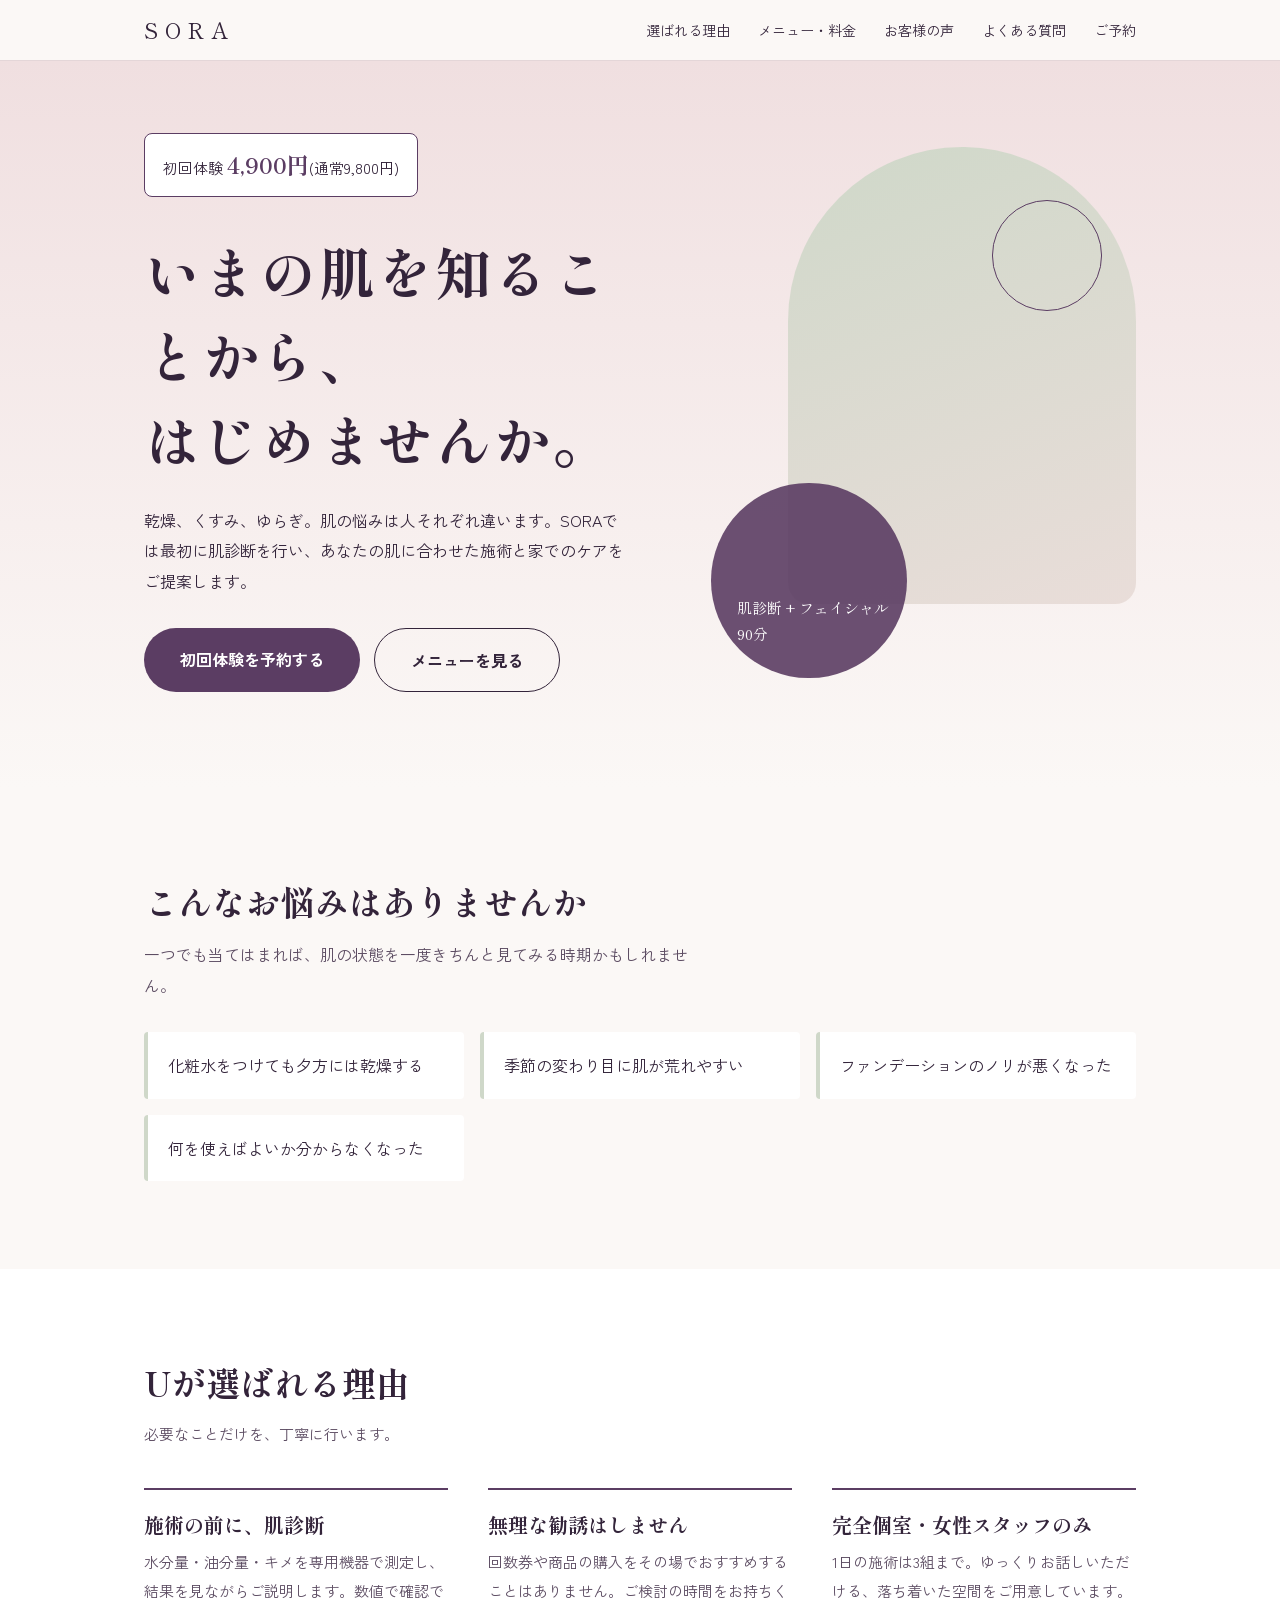
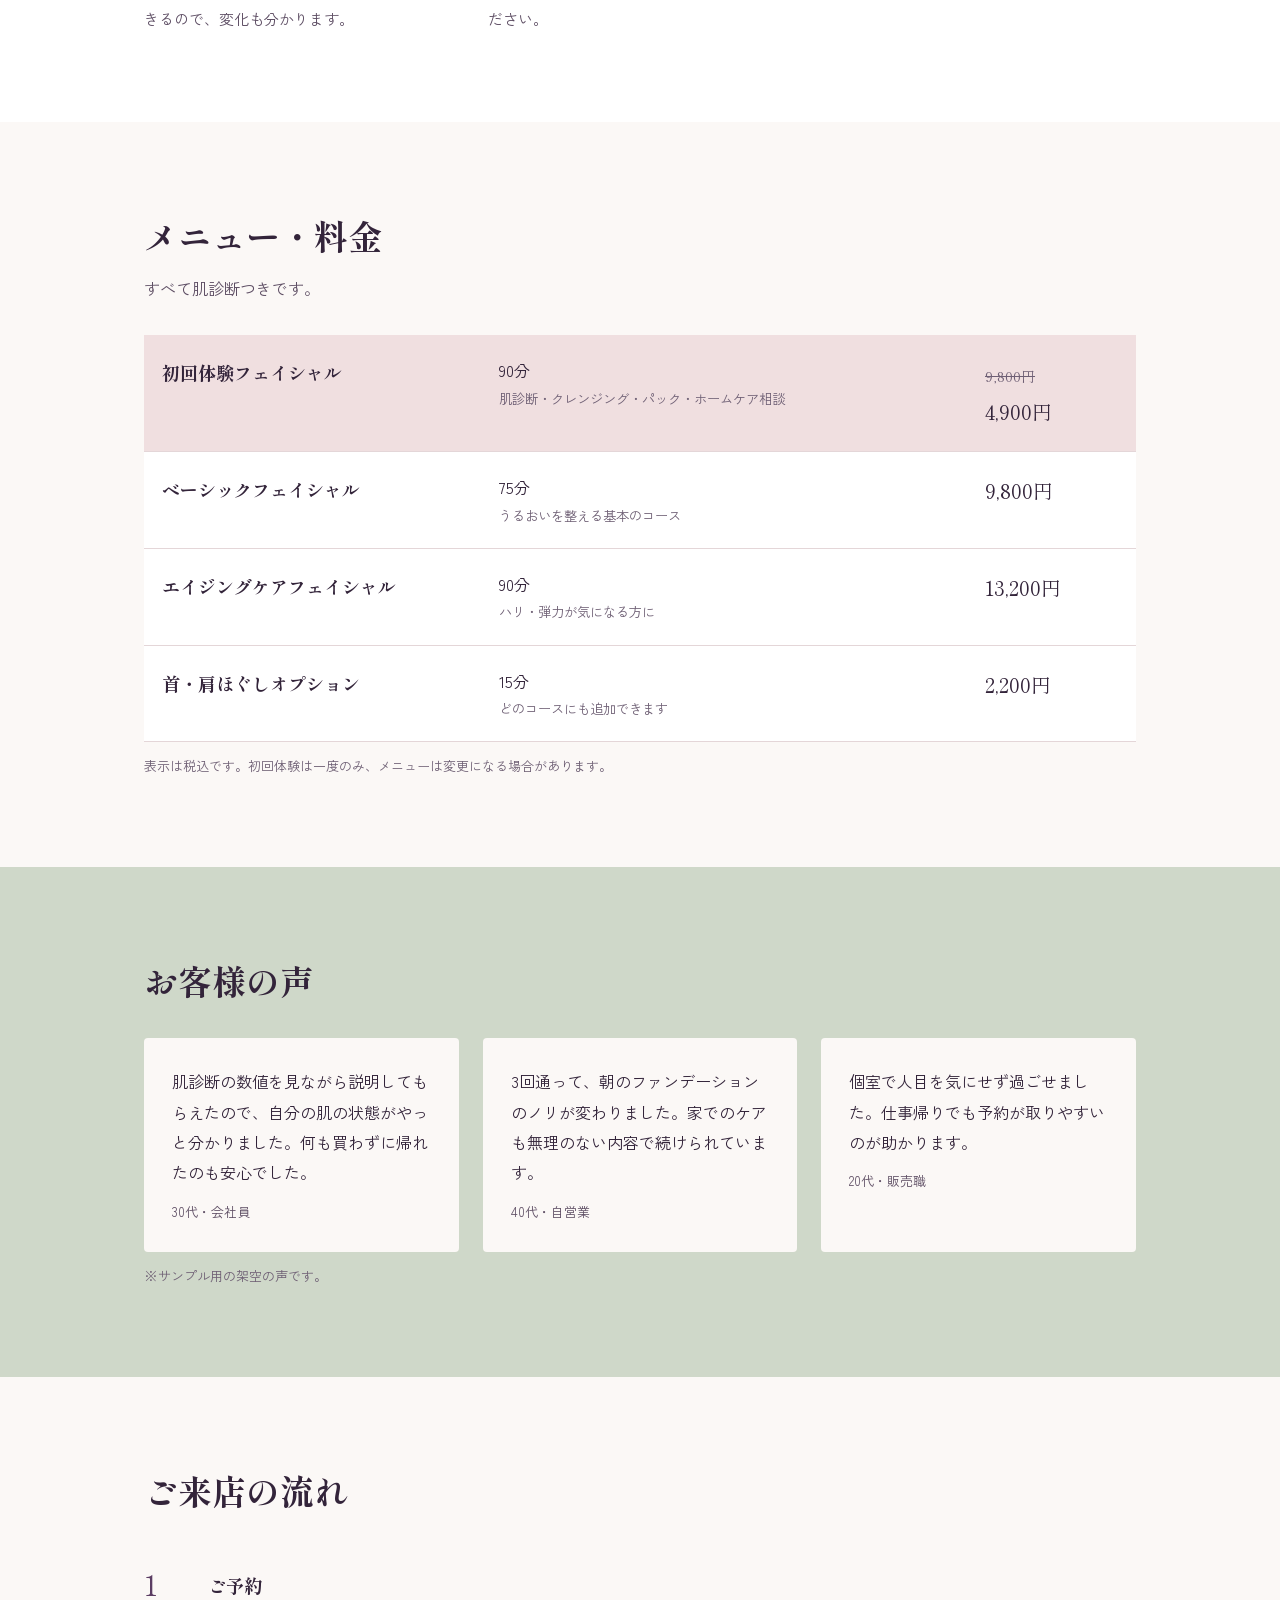
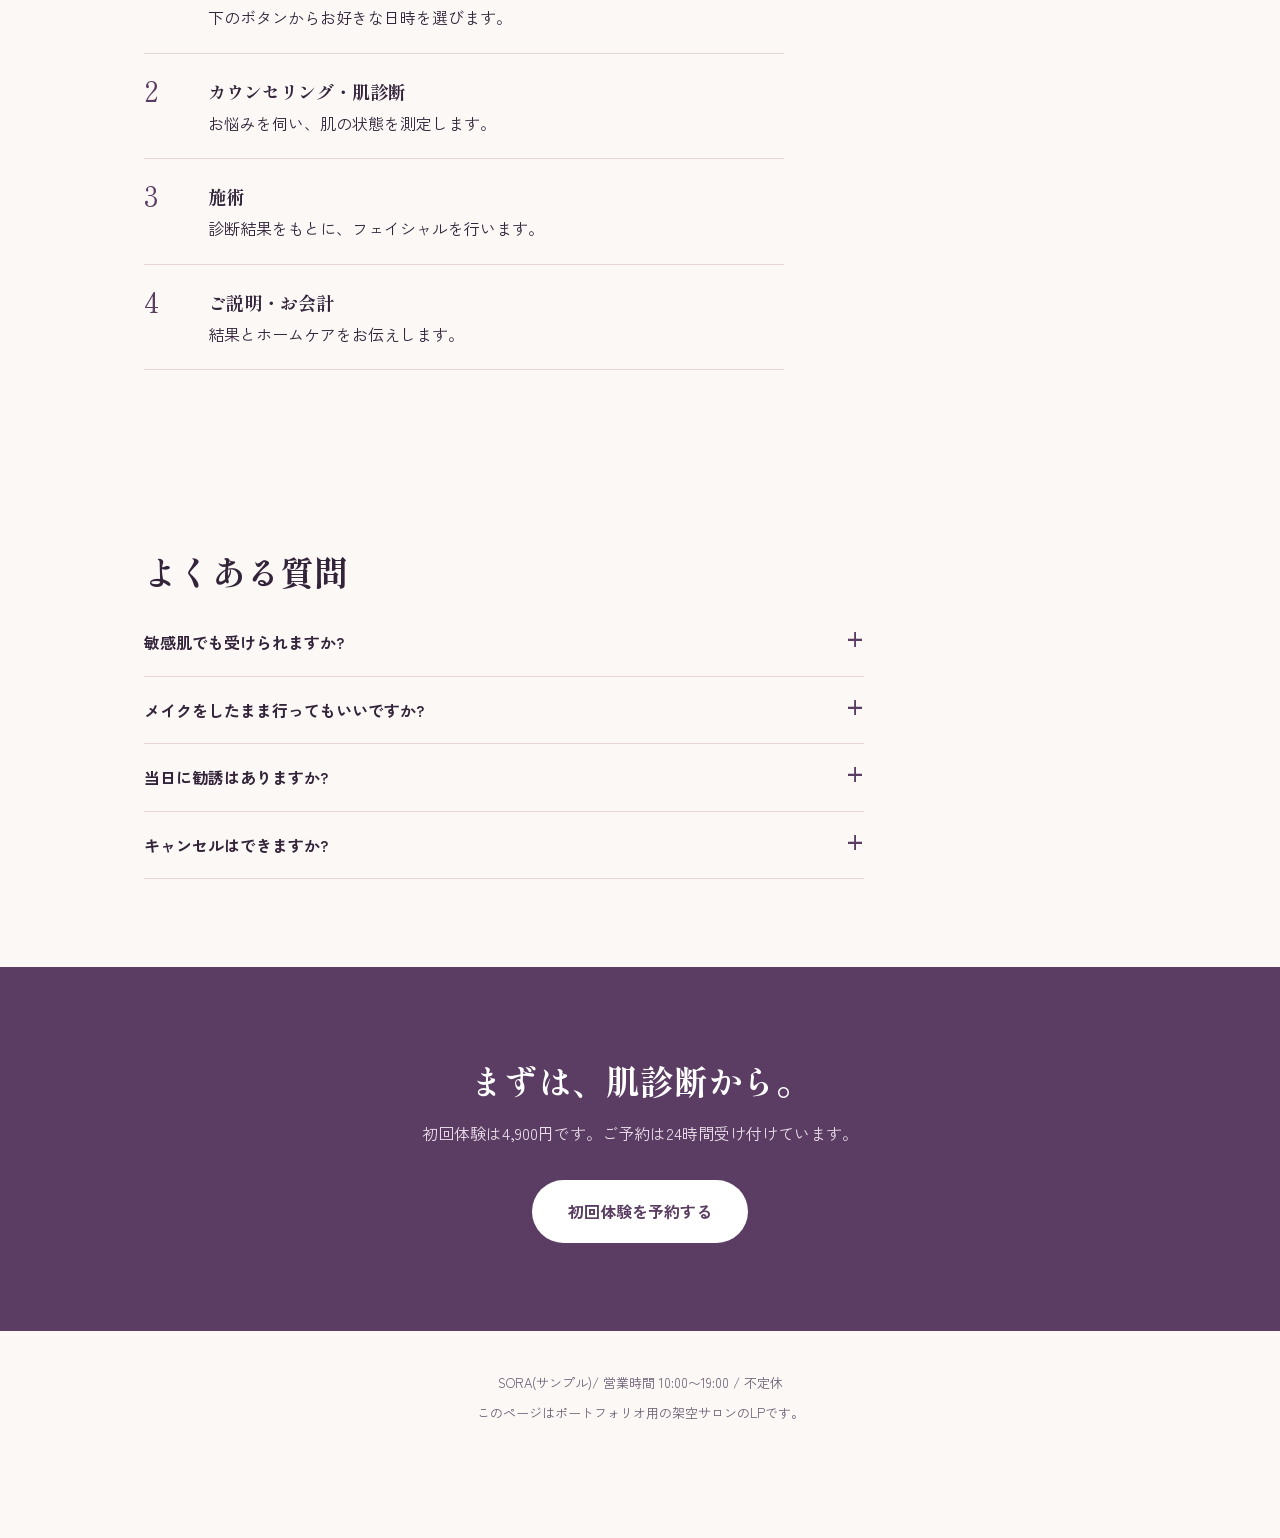
==== lp/beauty/index.html @ 32110cbd "commit" ====
<!DOCTYPE html>
<html lang="ja">
<head>
<meta charset="UTF-8">
<meta name="viewport" content="width=device-width, initial-scale=1">
<title>肌と向き合うエステサロン U | 初回体験 50% OFF</title>
<meta name="description" content="ゆらぎ肌・乾燥・くすみに。肌診断から始めるパーソナルフェイシャル。初回体験は通常9,800円が4,900円。">
<link rel="preconnect" href="https://fonts.googleapis.com">
<link rel="preconnect" href="https://fonts.gstatic.com" crossorigin>
<link href="https://fonts.googleapis.com/css2?family=Shippori+Mincho:wght@500;700&family=Zen+Kaku+Gothic+New:wght@400;500;700&display=swap" rel="stylesheet">
<style>
:root{
  --ink:#33243a; --plum:#5b3d63; --blush:#f0dfe0; --sage:#cfd8c9; --bone:#fbf8f6; --line:#e4d6d8;
  --serif:"Shippori Mincho","Hiragino Mincho ProN","Yu Mincho",serif;
  --sans:"Zen Kaku Gothic New","Hiragino Sans","Yu Gothic",sans-serif;
}
*{box-sizing:border-box;margin:0}
html{scroll-behavior:smooth}
@media (prefers-reduced-motion:reduce){html{scroll-behavior:auto}*{animation:none!important;transition:none!important}}
body{font-family:var(--sans);color:var(--ink);background:var(--bone);line-height:1.9;font-size:16px;padding-bottom:72px}
img,svg{max-width:100%}
a{color:inherit}
:focus-visible{outline:3px solid var(--plum);outline-offset:3px}
.wrap{max-width:1040px;margin:0 auto;padding:0 24px}
h1,h2,h3{font-family:var(--serif);font-weight:700;line-height:1.5}
h2{font-size:clamp(24px,4vw,34px);margin-bottom:12px}
.lead{max-width:34em;color:#5d4d63}
section{padding:88px 0}

/* header */
header{position:sticky;top:0;z-index:10;background:rgba(251,248,246,.92);backdrop-filter:blur(8px);border-bottom:1px solid var(--line)}
header .wrap{display:flex;align-items:center;justify-content:space-between;height:60px}
.logo{font-family:var(--serif);font-size:22px;letter-spacing:.3em;text-decoration:none}
header nav{display:flex;gap:28px;font-size:14px}
header nav a{text-decoration:none}
header nav a:hover{text-decoration:underline}
@media(max-width:720px){header nav{display:none}}

/* buttons */
.btn{display:inline-block;background:var(--plum);color:#fff;text-decoration:none;padding:16px 36px;border-radius:999px;font-weight:700;transition:background .2s}
.btn:hover{background:var(--ink)}
.btn.ghost{background:transparent;color:var(--ink);border:1px solid var(--ink)}
.btn.ghost:hover{background:var(--blush)}

/* hero */
.hero{padding:72px 0 96px;background:linear-gradient(180deg,var(--blush) 0%,var(--bone) 100%);overflow:hidden}
.hero .wrap{display:grid;grid-template-columns:1.1fr .9fr;gap:48px;align-items:center}
.hero h1{font-size:clamp(32px,6vw,56px);letter-spacing:.04em;margin-bottom:24px;animation:rise .9s ease both}
@keyframes rise{from{opacity:0;transform:translateY(16px)}to{opacity:1;transform:none}}
.hero p{max-width:30em;margin-bottom:32px}
.offer{display:inline-block;border:1px solid var(--plum);border-radius:8px;padding:10px 18px;margin-bottom:28px;font-size:15px;background:#fff}
.offer b{font-family:var(--serif);font-size:22px;color:var(--plum)}
.hero .cta{display:flex;flex-wrap:wrap;gap:14px}
.visual{aspect-ratio:4/5;position:relative}
.visual .a{position:absolute;inset:0 0 14% 18%;border-radius:200px 200px 24px 24px;background:linear-gradient(160deg,var(--sage),#e9ddd9)}
.visual .b{position:absolute;left:0;bottom:0;width:46%;aspect-ratio:1;border-radius:50%;background:var(--plum);opacity:.9}
.visual .c{position:absolute;right:8%;top:10%;width:26%;aspect-ratio:1;border-radius:50%;border:1px solid var(--plum)}
.visual figcaption{position:absolute;left:6%;bottom:6%;color:#fff;font-family:var(--serif);font-size:15px;line-height:1.7;width:40%}
@media(max-width:820px){.hero .wrap{grid-template-columns:1fr}.visual{max-width:340px;margin:0 auto;width:100%}}

/* worries */
.worries ul{list-style:none;padding:0;display:grid;grid-template-columns:repeat(auto-fit,minmax(240px,1fr));gap:16px;margin-top:32px}
.worries li{background:#fff;border-left:4px solid var(--sage);padding:18px 20px;border-radius:4px}

/* reasons */
.reasons{background:#fff}
.reasons .grid{display:grid;grid-template-columns:repeat(auto-fit,minmax(260px,1fr));gap:40px;margin-top:40px}
.reasons h3{font-size:20px;margin-bottom:8px}
.reasons p{color:#5d4d63;font-size:15px}
.reasons .grid>div{border-top:2px solid var(--plum);padding-top:20px}

/* menu */
.menu table{width:100%;border-collapse:collapse;margin-top:32px;background:#fff}
.menu th,.menu td{padding:20px 18px;text-align:left;border-bottom:1px solid var(--line);vertical-align:top}
.menu th{font-family:var(--serif);font-size:18px;width:34%}
.menu td small{display:block;color:#6e5f74}
.menu .price{font-family:var(--serif);font-size:20px;white-space:nowrap}
.menu tr.first{background:var(--blush)}
.note{font-size:13px;color:#6e5f74;margin-top:12px}
@media(max-width:600px){.menu th,.menu td{display:block;width:auto;padding:8px 16px}.menu tr{display:block;border-bottom:1px solid var(--line);padding:12px 0}.menu th,.menu td{border:0}}

/* voice */
.voice{background:var(--sage)}
.voice .grid{display:grid;grid-template-columns:repeat(auto-fit,minmax(280px,1fr));gap:24px;margin-top:32px}
.voice blockquote{background:var(--bone);padding:28px;border-radius:4px}
.voice cite{display:block;margin-top:12px;font-style:normal;font-size:13px;color:#5d4d63}

/* flow */
.flow ol{list-style:none;padding:0;margin-top:32px;display:grid;gap:0;max-width:640px}
.flow li{display:grid;grid-template-columns:48px 1fr;gap:16px;padding:20px 0;border-bottom:1px solid var(--line)}
.flow li::before{counter-increment:s;content:counter(s);font-family:var(--serif);font-size:28px;color:var(--plum);line-height:1.2}
.flow ol{counter-reset:s}
.flow strong{display:block;font-family:var(--serif);font-size:18px}

/* faq */
.faq details{border-bottom:1px solid var(--line);padding:18px 0;max-width:720px}
.faq summary{cursor:pointer;font-weight:700;list-style:none;display:flex;justify-content:space-between;gap:16px}
.faq summary::after{content:"+";font-size:22px;line-height:1;color:var(--plum)}
.faq details[open] summary::after{content:"−"}
.faq details p{margin-top:12px;color:#5d4d63;font-size:15px}

/* final cta */
.final{background:var(--plum);color:#fff;text-align:center}
.final h2{color:#fff}
.final p{margin:0 auto 32px;max-width:30em;color:#eadde9}
.final .btn{background:#fff;color:var(--plum)}
.final .btn:hover{background:var(--blush)}

footer{padding:40px 0;font-size:13px;color:#6e5f74;text-align:center}
footer p+p{margin-top:6px}

/* sticky mobile cta */
.sticky{position:fixed;left:0;right:0;bottom:0;z-index:20;background:#fff;border-top:1px solid var(--line);padding:10px 16px;display:none}
.sticky .btn{display:block;text-align:center;padding:14px}
@media(max-width:720px){.sticky{display:block}}
</style>
</head>
<body>

<header>
  <div class="wrap">
    <a class="logo" href="#top">SORA</a>
    <nav aria-label="ページ内メニュー">
      <a href="#reason">選ばれる理由</a>
      <a href="#menu">メニュー・料金</a>
      <a href="#voice">お客様の声</a>
      <a href="#faq">よくある質問</a>
      <a href="#reserve">ご予約</a>
    </nav>
  </div>
</header>

<main id="top">
  <section class="hero">
    <div class="wrap">
      <div>
        <p class="offer">初回体験 <b>4,900円</b>(通常9,800円)</p>
        <h1>いまの肌を知ることから、<br>はじめませんか。</h1>
        <p>乾燥、くすみ、ゆらぎ。肌の悩みは人それぞれ違います。SORAでは最初に肌診断を行い、あなたの肌に合わせた施術と家でのケアをご提案します。</p>
        <div class="cta">
          <a class="btn" href="#reserve">初回体験を予約する</a>
          <a class="btn ghost" href="#menu">メニューを見る</a>
        </div>
      </div>
      <figure class="visual" role="img" aria-label="サロンのイメージ(サンプル)">
        <div class="a"></div><div class="b"></div><div class="c"></div>
        <figcaption>肌診断 + フェイシャル<br>90分</figcaption>
      </figure>
    </div>
  </section>

  <section class="worries">
    <div class="wrap">
      <h2>こんなお悩みはありませんか</h2>
      <p class="lead">一つでも当てはまれば、肌の状態を一度きちんと見てみる時期かもしれません。</p>
      <ul>
        <li>化粧水をつけても夕方には乾燥する</li>
        <li>季節の変わり目に肌が荒れやすい</li>
        <li>ファンデーションのノリが悪くなった</li>
        <li>何を使えばよいか分からなくなった</li>
      </ul>
    </div>
  </section>

  <section class="reasons" id="reason">
    <div class="wrap">
      <h2>Uが選ばれる理由</h2>
      <p class="lead">必要なことだけを、丁寧に行います。</p>
      <div class="grid">
        <div>
          <h3>施術の前に、肌診断</h3>
          <p>水分量・油分量・キメを専用機器で測定し、結果を見ながらご説明します。数値で確認できるので、変化も分かります。</p>
        </div>
        <div>
          <h3>無理な勧誘はしません</h3>
          <p>回数券や商品の購入をその場でおすすめすることはありません。ご検討の時間をお持ちください。</p>
        </div>
        <div>
          <h3>完全個室・女性スタッフのみ</h3>
          <p>1日の施術は3組まで。ゆっくりお話しいただける、落ち着いた空間をご用意しています。</p>
        </div>
      </div>
    </div>
  </section>

  <section class="menu" id="menu">
    <div class="wrap">
      <h2>メニュー・料金</h2>
      <p class="lead">すべて肌診断つきです。</p>
      <table>
        <caption class="sr-only" style="position:absolute;left:-9999px">メニューと料金の一覧</caption>
        <tbody>
          <tr class="first"><th>初回体験フェイシャル</th><td>90分<small>肌診断・クレンジング・パック・ホームケア相談</small></td><td class="price"><s style="font-size:14px;color:#6e5f74">9,800円</s><br>4,900円</td></tr>
          <tr><th>ベーシックフェイシャル</th><td>75分<small>うるおいを整える基本のコース</small></td><td class="price">9,800円</td></tr>
          <tr><th>エイジングケアフェイシャル</th><td>90分<small>ハリ・弾力が気になる方に</small></td><td class="price">13,200円</td></tr>
          <tr><th>首・肩ほぐしオプション</th><td>15分<small>どのコースにも追加できます</small></td><td class="price">2,200円</td></tr>
        </tbody>
      </table>
      <p class="note">表示は税込です。初回体験は一度のみ、メニューは変更になる場合があります。</p>
    </div>
  </section>

  <section class="voice" id="voice">
    <div class="wrap">
      <h2>お客様の声</h2>
      <div class="grid">
        <blockquote>肌診断の数値を見ながら説明してもらえたので、自分の肌の状態がやっと分かりました。何も買わずに帰れたのも安心でした。<cite>30代・会社員</cite></blockquote>
        <blockquote>3回通って、朝のファンデーションのノリが変わりました。家でのケアも無理のない内容で続けられています。<cite>40代・自営業</cite></blockquote>
        <blockquote>個室で人目を気にせず過ごせました。仕事帰りでも予約が取りやすいのが助かります。<cite>20代・販売職</cite></blockquote>
      </div>
      <p class="note">※サンプル用の架空の声です。</p>
    </div>
  </section>

  <section class="flow">
    <div class="wrap">
      <h2>ご来店の流れ</h2>
      <ol>
        <li><div><strong>ご予約</strong>下のボタンからお好きな日時を選びます。</div></li>
        <li><div><strong>カウンセリング・肌診断</strong>お悩みを伺い、肌の状態を測定します。</div></li>
        <li><div><strong>施術</strong>診断結果をもとに、フェイシャルを行います。</div></li>
        <li><div><strong>ご説明・お会計</strong>結果とホームケアをお伝えします。</div></li>
      </ol>
    </div>
  </section>

  <section class="faq" id="faq">
    <div class="wrap">
      <h2>よくある質問</h2>
      <details><summary>敏感肌でも受けられますか?</summary><p>はい。肌診断の結果と、使用中の化粧品を確認したうえで、刺激の少ない内容に調整します。事前にお知らせください。</p></details>
      <details><summary>メイクをしたまま行ってもいいですか?</summary><p>そのままお越しください。施術前にクレンジングを行います。</p></details>
      <details><summary>当日に勧誘はありますか?</summary><p>ありません。ご希望のときだけ、コースについてご説明します。</p></details>
      <details><summary>キャンセルはできますか?</summary><p>前日までは無料で変更・キャンセルできます。当日は50%を頂戴します。</p></details>
    </div>
  </section>

  <section class="final" id="reserve">
    <div class="wrap">
      <h2>まずは、肌診断から。</h2>
      <p>初回体験は4,900円です。ご予約は24時間受け付けています。</p>
      <a class="btn" href="#reserve">初回体験を予約する</a>
    </div>
  </section>
</main>

<footer>
  <div class="wrap">
    <p>SORA(サンプル)/ 営業時間 10:00〜19:00 / 不定休</p>
    <p>このページはポートフォリオ用の架空サロンのLPです。</p>
  </div>
</footer>

<div class="sticky"><a class="btn" href="#reserve">初回体験 4,900円で予約する</a></div>

</body>
</html>
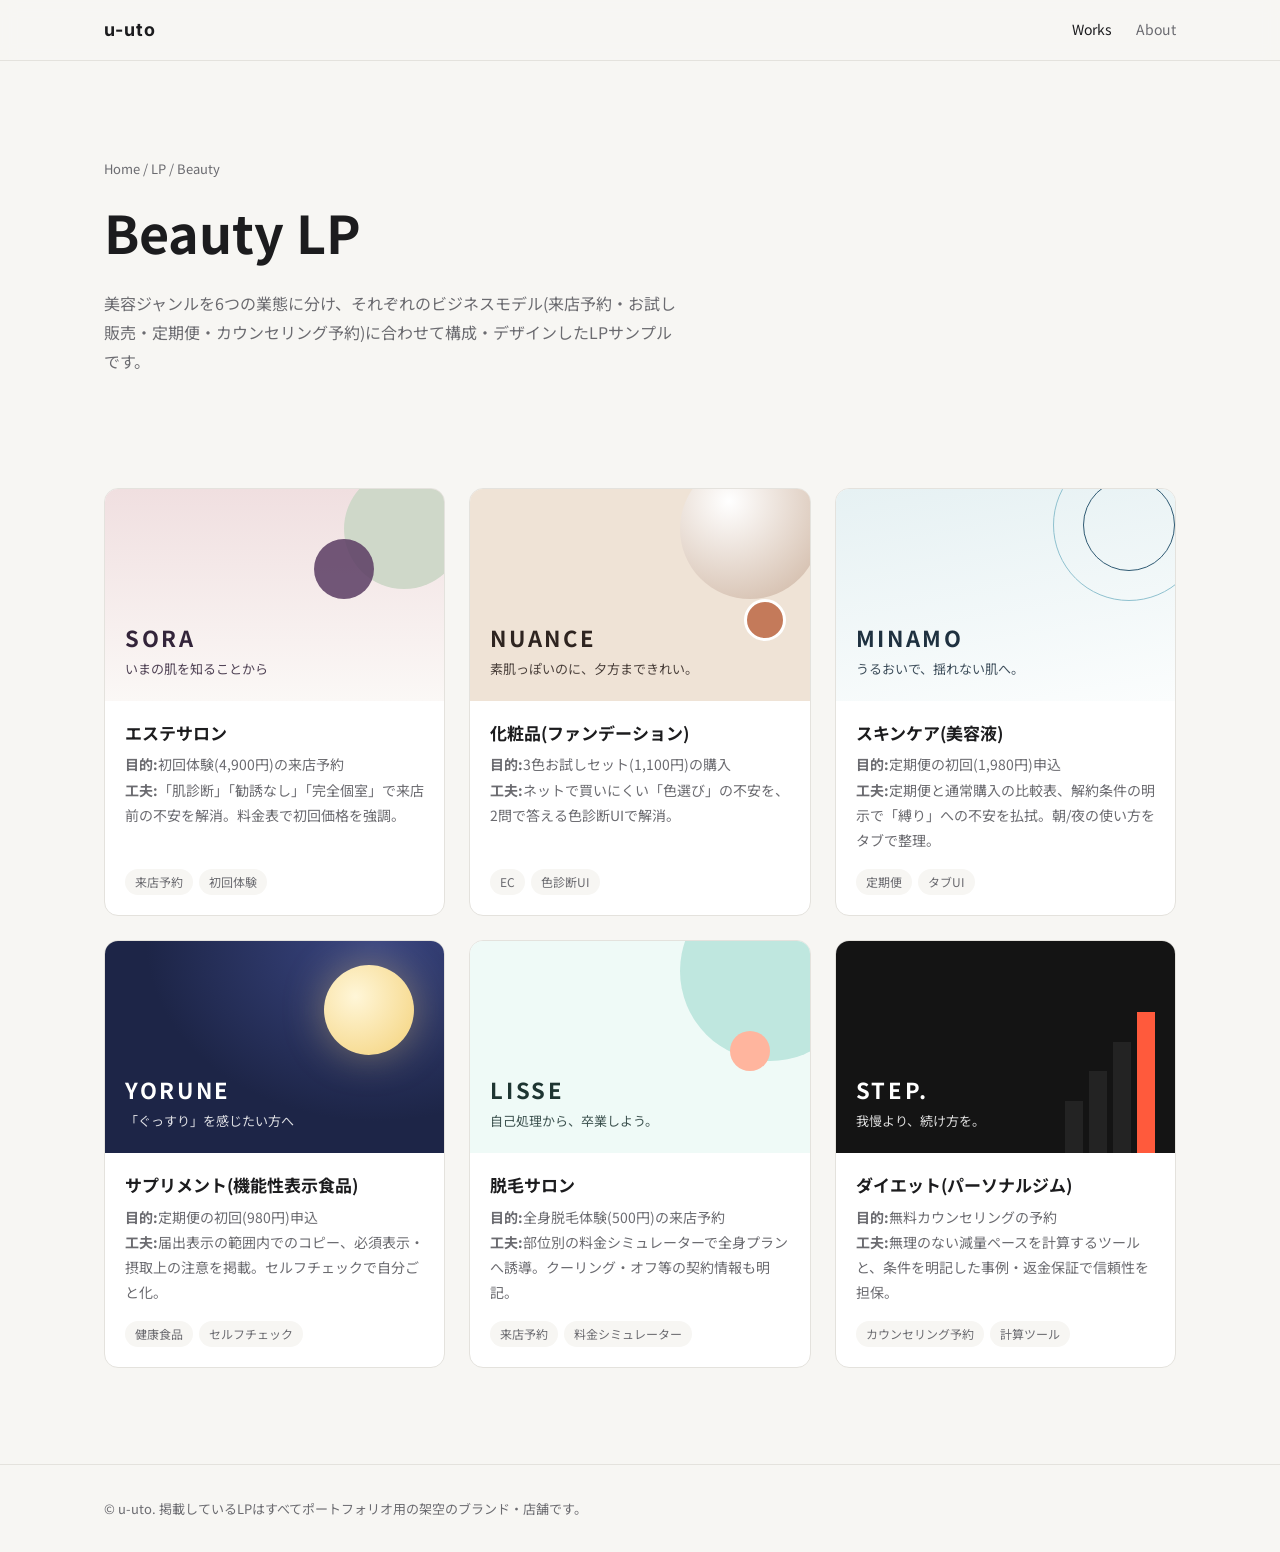
==== commit 8e63eaff: "Add beauty LP samples and site scaffolding - Move salon LP to lp/beauty/salon/ and fix brand name in" ====
--- a/lp/beauty/index.html
+++ b/lp/beauty/index.html
@@ -3,254 +3,96 @@
 <head>
 <meta charset="UTF-8">
 <meta name="viewport" content="width=device-width, initial-scale=1">
-<title>肌と向き合うエステサロン U | 初回体験 50% OFF</title>
-<meta name="description" content="ゆらぎ肌・乾燥・くすみに。肌診断から始めるパーソナルフェイシャル。初回体験は通常9,800円が4,900円。">
+<title>Beauty LP | u-uto Portfolio</title>
+<meta name="description" content="美容ジャンルのLPサンプル一覧。エステサロン・化粧品・スキンケア・サプリ・脱毛・ダイエット。">
+<link rel="icon" href="../../favicon.svg" type="image/svg+xml">
 <link rel="preconnect" href="https://fonts.googleapis.com">
 <link rel="preconnect" href="https://fonts.gstatic.com" crossorigin>
-<link href="https://fonts.googleapis.com/css2?family=Shippori+Mincho:wght@500;700&family=Zen+Kaku+Gothic+New:wght@400;500;700&display=swap" rel="stylesheet">
-<style>
-:root{
-  --ink:#33243a; --plum:#5b3d63; --blush:#f0dfe0; --sage:#cfd8c9; --bone:#fbf8f6; --line:#e4d6d8;
-  --serif:"Shippori Mincho","Hiragino Mincho ProN","Yu Mincho",serif;
-  --sans:"Zen Kaku Gothic New","Hiragino Sans","Yu Gothic",sans-serif;
-}
-*{box-sizing:border-box;margin:0}
-html{scroll-behavior:smooth}
-@media (prefers-reduced-motion:reduce){html{scroll-behavior:auto}*{animation:none!important;transition:none!important}}
-body{font-family:var(--sans);color:var(--ink);background:var(--bone);line-height:1.9;font-size:16px;padding-bottom:72px}
-img,svg{max-width:100%}
-a{color:inherit}
-:focus-visible{outline:3px solid var(--plum);outline-offset:3px}
-.wrap{max-width:1040px;margin:0 auto;padding:0 24px}
-h1,h2,h3{font-family:var(--serif);font-weight:700;line-height:1.5}
-h2{font-size:clamp(24px,4vw,34px);margin-bottom:12px}
-.lead{max-width:34em;color:#5d4d63}
-section{padding:88px 0}
-
-/* header */
-header{position:sticky;top:0;z-index:10;background:rgba(251,248,246,.92);backdrop-filter:blur(8px);border-bottom:1px solid var(--line)}
-header .wrap{display:flex;align-items:center;justify-content:space-between;height:60px}
-.logo{font-family:var(--serif);font-size:22px;letter-spacing:.3em;text-decoration:none}
-header nav{display:flex;gap:28px;font-size:14px}
-header nav a{text-decoration:none}
-header nav a:hover{text-decoration:underline}
-@media(max-width:720px){header nav{display:none}}
-
-/* buttons */
-.btn{display:inline-block;background:var(--plum);color:#fff;text-decoration:none;padding:16px 36px;border-radius:999px;font-weight:700;transition:background .2s}
-.btn:hover{background:var(--ink)}
-.btn.ghost{background:transparent;color:var(--ink);border:1px solid var(--ink)}
-.btn.ghost:hover{background:var(--blush)}
-
-/* hero */
-.hero{padding:72px 0 96px;background:linear-gradient(180deg,var(--blush) 0%,var(--bone) 100%);overflow:hidden}
-.hero .wrap{display:grid;grid-template-columns:1.1fr .9fr;gap:48px;align-items:center}
-.hero h1{font-size:clamp(32px,6vw,56px);letter-spacing:.04em;margin-bottom:24px;animation:rise .9s ease both}
-@keyframes rise{from{opacity:0;transform:translateY(16px)}to{opacity:1;transform:none}}
-.hero p{max-width:30em;margin-bottom:32px}
-.offer{display:inline-block;border:1px solid var(--plum);border-radius:8px;padding:10px 18px;margin-bottom:28px;font-size:15px;background:#fff}
-.offer b{font-family:var(--serif);font-size:22px;color:var(--plum)}
-.hero .cta{display:flex;flex-wrap:wrap;gap:14px}
-.visual{aspect-ratio:4/5;position:relative}
-.visual .a{position:absolute;inset:0 0 14% 18%;border-radius:200px 200px 24px 24px;background:linear-gradient(160deg,var(--sage),#e9ddd9)}
-.visual .b{position:absolute;left:0;bottom:0;width:46%;aspect-ratio:1;border-radius:50%;background:var(--plum);opacity:.9}
-.visual .c{position:absolute;right:8%;top:10%;width:26%;aspect-ratio:1;border-radius:50%;border:1px solid var(--plum)}
-.visual figcaption{position:absolute;left:6%;bottom:6%;color:#fff;font-family:var(--serif);font-size:15px;line-height:1.7;width:40%}
-@media(max-width:820px){.hero .wrap{grid-template-columns:1fr}.visual{max-width:340px;margin:0 auto;width:100%}}
-
-/* worries */
-.worries ul{list-style:none;padding:0;display:grid;grid-template-columns:repeat(auto-fit,minmax(240px,1fr));gap:16px;margin-top:32px}
-.worries li{background:#fff;border-left:4px solid var(--sage);padding:18px 20px;border-radius:4px}
-
-/* reasons */
-.reasons{background:#fff}
-.reasons .grid{display:grid;grid-template-columns:repeat(auto-fit,minmax(260px,1fr));gap:40px;margin-top:40px}
-.reasons h3{font-size:20px;margin-bottom:8px}
-.reasons p{color:#5d4d63;font-size:15px}
-.reasons .grid>div{border-top:2px solid var(--plum);padding-top:20px}
-
-/* menu */
-.menu table{width:100%;border-collapse:collapse;margin-top:32px;background:#fff}
-.menu th,.menu td{padding:20px 18px;text-align:left;border-bottom:1px solid var(--line);vertical-align:top}
-.menu th{font-family:var(--serif);font-size:18px;width:34%}
-.menu td small{display:block;color:#6e5f74}
-.menu .price{font-family:var(--serif);font-size:20px;white-space:nowrap}
-.menu tr.first{background:var(--blush)}
-.note{font-size:13px;color:#6e5f74;margin-top:12px}
-@media(max-width:600px){.menu th,.menu td{display:block;width:auto;padding:8px 16px}.menu tr{display:block;border-bottom:1px solid var(--line);padding:12px 0}.menu th,.menu td{border:0}}
-
-/* voice */
-.voice{background:var(--sage)}
-.voice .grid{display:grid;grid-template-columns:repeat(auto-fit,minmax(280px,1fr));gap:24px;margin-top:32px}
-.voice blockquote{background:var(--bone);padding:28px;border-radius:4px}
-.voice cite{display:block;margin-top:12px;font-style:normal;font-size:13px;color:#5d4d63}
-
-/* flow */
-.flow ol{list-style:none;padding:0;margin-top:32px;display:grid;gap:0;max-width:640px}
-.flow li{display:grid;grid-template-columns:48px 1fr;gap:16px;padding:20px 0;border-bottom:1px solid var(--line)}
-.flow li::before{counter-increment:s;content:counter(s);font-family:var(--serif);font-size:28px;color:var(--plum);line-height:1.2}
-.flow ol{counter-reset:s}
-.flow strong{display:block;font-family:var(--serif);font-size:18px}
-
-/* faq */
-.faq details{border-bottom:1px solid var(--line);padding:18px 0;max-width:720px}
-.faq summary{cursor:pointer;font-weight:700;list-style:none;display:flex;justify-content:space-between;gap:16px}
-.faq summary::after{content:"+";font-size:22px;line-height:1;color:var(--plum)}
-.faq details[open] summary::after{content:"−"}
-.faq details p{margin-top:12px;color:#5d4d63;font-size:15px}
-
-/* final cta */
-.final{background:var(--plum);color:#fff;text-align:center}
-.final h2{color:#fff}
-.final p{margin:0 auto 32px;max-width:30em;color:#eadde9}
-.final .btn{background:#fff;color:var(--plum)}
-.final .btn:hover{background:var(--blush)}
-
-footer{padding:40px 0;font-size:13px;color:#6e5f74;text-align:center}
-footer p+p{margin-top:6px}
-
-/* sticky mobile cta */
-.sticky{position:fixed;left:0;right:0;bottom:0;z-index:20;background:#fff;border-top:1px solid var(--line);padding:10px 16px;display:none}
-.sticky .btn{display:block;text-align:center;padding:14px}
-@media(max-width:720px){.sticky{display:block}}
-</style>
+<link href="https://fonts.googleapis.com/css2?family=Inter:wght@400;700&family=Noto+Sans+JP:wght@400;500;700&display=swap" rel="stylesheet">
+<link rel="stylesheet" href="../../assets/css/style.css">
 </head>
 <body>
 
-<header>
+<header class="site-header">
   <div class="wrap">
-    <a class="logo" href="#top">SORA</a>
-    <nav aria-label="ページ内メニュー">
-      <a href="#reason">選ばれる理由</a>
-      <a href="#menu">メニュー・料金</a>
-      <a href="#voice">お客様の声</a>
-      <a href="#faq">よくある質問</a>
-      <a href="#reserve">ご予約</a>
+    <a class="site-logo" href="../../">u-uto</a>
+    <nav aria-label="サイトメニュー">
+      <a href="../../#works" aria-current="page">Works</a>
+      <a href="../../#about">About</a>
     </nav>
   </div>
 </header>
 
-<main id="top">
-  <section class="hero">
+<main>
+  <section class="intro">
     <div class="wrap">
-      <div>
-        <p class="offer">初回体験 <b>4,900円</b>(通常9,800円)</p>
-        <h1>いまの肌を知ることから、<br>はじめませんか。</h1>
-        <p>乾燥、くすみ、ゆらぎ。肌の悩みは人それぞれ違います。SORAでは最初に肌診断を行い、あなたの肌に合わせた施術と家でのケアをご提案します。</p>
-        <div class="cta">
-          <a class="btn" href="#reserve">初回体験を予約する</a>
-          <a class="btn ghost" href="#menu">メニューを見る</a>
-        </div>
-      </div>
-      <figure class="visual" role="img" aria-label="サロンのイメージ(サンプル)">
-        <div class="a"></div><div class="b"></div><div class="c"></div>
-        <figcaption>肌診断 + フェイシャル<br>90分</figcaption>
-      </figure>
+      <p class="crumb"><a href="../../">Home</a> / LP / Beauty</p>
+      <h1>Beauty LP</h1>
+      <p>美容ジャンルを6つの業態に分け、それぞれのビジネスモデル(来店予約・お試し販売・定期便・カウンセリング予約)に合わせて構成・デザインしたLPサンプルです。</p>
     </div>
   </section>
 
-  <section class="worries">
+  <section class="section">
     <div class="wrap">
-      <h2>こんなお悩みはありませんか</h2>
-      <p class="lead">一つでも当てはまれば、肌の状態を一度きちんと見てみる時期かもしれません。</p>
-      <ul>
-        <li>化粧水をつけても夕方には乾燥する</li>
-        <li>季節の変わり目に肌が荒れやすい</li>
-        <li>ファンデーションのノリが悪くなった</li>
-        <li>何を使えばよいか分からなくなった</li>
+      <ul class="works">
+        <li class="work">
+          <a class="cover" href="salon/" tabindex="-1" aria-hidden="true"><div class="thumb t-salon"><span class="brand">SORA</span><span class="copy">いまの肌を知ることから</span></div></a>
+          <div class="body">
+            <h3><a href="salon/">エステサロン</a></h3>
+            <p><b>目的:</b>初回体験(4,900円)の来店予約<br><b>工夫:</b>「肌診断」「勧誘なし」「完全個室」で来店前の不安を解消。料金表で初回価格を強調。</p>
+            <ul class="tags"><li>来店予約</li><li>初回体験</li></ul>
+          </div>
+        </li>
+        <li class="work">
+          <a class="cover" href="cosmetics/" tabindex="-1" aria-hidden="true"><div class="thumb t-cosmetics"><span class="brand">NUANCE</span><span class="copy">素肌っぽいのに、夕方まできれい。</span></div></a>
+          <div class="body">
+            <h3><a href="cosmetics/">化粧品(ファンデーション)</a></h3>
+            <p><b>目的:</b>3色お試しセット(1,100円)の購入<br><b>工夫:</b>ネットで買いにくい「色選び」の不安を、2問で答える色診断UIで解消。</p>
+            <ul class="tags"><li>EC</li><li>色診断UI</li></ul>
+          </div>
+        </li>
+        <li class="work">
+          <a class="cover" href="skincare/" tabindex="-1" aria-hidden="true"><div class="thumb t-skincare"><span class="brand">MINAMO</span><span class="copy">うるおいで、揺れない肌へ。</span></div></a>
+          <div class="body">
+            <h3><a href="skincare/">スキンケア(美容液)</a></h3>
+            <p><b>目的:</b>定期便の初回(1,980円)申込<br><b>工夫:</b>定期便と通常購入の比較表、解約条件の明示で「縛り」への不安を払拭。朝/夜の使い方をタブで整理。</p>
+            <ul class="tags"><li>定期便</li><li>タブUI</li></ul>
+          </div>
+        </li>
+        <li class="work">
+          <a class="cover" href="supplement/" tabindex="-1" aria-hidden="true"><div class="thumb t-supplement"><span class="brand">YORUNE</span><span class="copy">「ぐっすり」を感じたい方へ</span></div></a>
+          <div class="body">
+            <h3><a href="supplement/">サプリメント(機能性表示食品)</a></h3>
+            <p><b>目的:</b>定期便の初回(980円)申込<br><b>工夫:</b>届出表示の範囲内でのコピー、必須表示・摂取上の注意を掲載。セルフチェックで自分ごと化。</p>
+            <ul class="tags"><li>健康食品</li><li>セルフチェック</li></ul>
+          </div>
+        </li>
+        <li class="work">
+          <a class="cover" href="hair-removal/" tabindex="-1" aria-hidden="true"><div class="thumb t-hair"><span class="brand">LISSE</span><span class="copy">自己処理から、卒業しよう。</span></div></a>
+          <div class="body">
+            <h3><a href="hair-removal/">脱毛サロン</a></h3>
+            <p><b>目的:</b>全身脱毛体験(500円)の来店予約<br><b>工夫:</b>部位別の料金シミュレーターで全身プランへ誘導。クーリング・オフ等の契約情報も明記。</p>
+            <ul class="tags"><li>来店予約</li><li>料金シミュレーター</li></ul>
+          </div>
+        </li>
+        <li class="work">
+          <a class="cover" href="diet/" tabindex="-1" aria-hidden="true"><div class="thumb t-diet"><span class="bars" aria-hidden="true"><i style="height:35%"></i><i style="height:55%"></i><i style="height:75%"></i><i style="height:95%"></i></span><span class="brand">STEP.</span><span class="copy">我慢より、続け方を。</span></div></a>
+          <div class="body">
+            <h3><a href="diet/">ダイエット(パーソナルジム)</a></h3>
+            <p><b>目的:</b>無料カウンセリングの予約<br><b>工夫:</b>無理のない減量ペースを計算するツールと、条件を明記した事例・返金保証で信頼性を担保。</p>
+            <ul class="tags"><li>カウンセリング予約</li><li>計算ツール</li></ul>
+          </div>
+        </li>
       </ul>
-    </div>
-  </section>
-
-  <section class="reasons" id="reason">
-    <div class="wrap">
-      <h2>Uが選ばれる理由</h2>
-      <p class="lead">必要なことだけを、丁寧に行います。</p>
-      <div class="grid">
-        <div>
-          <h3>施術の前に、肌診断</h3>
-          <p>水分量・油分量・キメを専用機器で測定し、結果を見ながらご説明します。数値で確認できるので、変化も分かります。</p>
-        </div>
-        <div>
-          <h3>無理な勧誘はしません</h3>
-          <p>回数券や商品の購入をその場でおすすめすることはありません。ご検討の時間をお持ちください。</p>
-        </div>
-        <div>
-          <h3>完全個室・女性スタッフのみ</h3>
-          <p>1日の施術は3組まで。ゆっくりお話しいただける、落ち着いた空間をご用意しています。</p>
-        </div>
-      </div>
-    </div>
-  </section>
-
-  <section class="menu" id="menu">
-    <div class="wrap">
-      <h2>メニュー・料金</h2>
-      <p class="lead">すべて肌診断つきです。</p>
-      <table>
-        <caption class="sr-only" style="position:absolute;left:-9999px">メニューと料金の一覧</caption>
-        <tbody>
-          <tr class="first"><th>初回体験フェイシャル</th><td>90分<small>肌診断・クレンジング・パック・ホームケア相談</small></td><td class="price"><s style="font-size:14px;color:#6e5f74">9,800円</s><br>4,900円</td></tr>
-          <tr><th>ベーシックフェイシャル</th><td>75分<small>うるおいを整える基本のコース</small></td><td class="price">9,800円</td></tr>
-          <tr><th>エイジングケアフェイシャル</th><td>90分<small>ハリ・弾力が気になる方に</small></td><td class="price">13,200円</td></tr>
-          <tr><th>首・肩ほぐしオプション</th><td>15分<small>どのコースにも追加できます</small></td><td class="price">2,200円</td></tr>
-        </tbody>
-      </table>
-      <p class="note">表示は税込です。初回体験は一度のみ、メニューは変更になる場合があります。</p>
-    </div>
-  </section>
-
-  <section class="voice" id="voice">
-    <div class="wrap">
-      <h2>お客様の声</h2>
-      <div class="grid">
-        <blockquote>肌診断の数値を見ながら説明してもらえたので、自分の肌の状態がやっと分かりました。何も買わずに帰れたのも安心でした。<cite>30代・会社員</cite></blockquote>
-        <blockquote>3回通って、朝のファンデーションのノリが変わりました。家でのケアも無理のない内容で続けられています。<cite>40代・自営業</cite></blockquote>
-        <blockquote>個室で人目を気にせず過ごせました。仕事帰りでも予約が取りやすいのが助かります。<cite>20代・販売職</cite></blockquote>
-      </div>
-      <p class="note">※サンプル用の架空の声です。</p>
-    </div>
-  </section>
-
-  <section class="flow">
-    <div class="wrap">
-      <h2>ご来店の流れ</h2>
-      <ol>
-        <li><div><strong>ご予約</strong>下のボタンからお好きな日時を選びます。</div></li>
-        <li><div><strong>カウンセリング・肌診断</strong>お悩みを伺い、肌の状態を測定します。</div></li>
-        <li><div><strong>施術</strong>診断結果をもとに、フェイシャルを行います。</div></li>
-        <li><div><strong>ご説明・お会計</strong>結果とホームケアをお伝えします。</div></li>
-      </ol>
-    </div>
-  </section>
-
-  <section class="faq" id="faq">
-    <div class="wrap">
-      <h2>よくある質問</h2>
-      <details><summary>敏感肌でも受けられますか?</summary><p>はい。肌診断の結果と、使用中の化粧品を確認したうえで、刺激の少ない内容に調整します。事前にお知らせください。</p></details>
-      <details><summary>メイクをしたまま行ってもいいですか?</summary><p>そのままお越しください。施術前にクレンジングを行います。</p></details>
-      <details><summary>当日に勧誘はありますか?</summary><p>ありません。ご希望のときだけ、コースについてご説明します。</p></details>
-      <details><summary>キャンセルはできますか?</summary><p>前日までは無料で変更・キャンセルできます。当日は50%を頂戴します。</p></details>
-    </div>
-  </section>
-
-  <section class="final" id="reserve">
-    <div class="wrap">
-      <h2>まずは、肌診断から。</h2>
-      <p>初回体験は4,900円です。ご予約は24時間受け付けています。</p>
-      <a class="btn" href="#reserve">初回体験を予約する</a>
     </div>
   </section>
 </main>
 
-<footer>
+<footer class="site-footer">
   <div class="wrap">
-    <p>SORA(サンプル)/ 営業時間 10:00〜19:00 / 不定休</p>
-    <p>このページはポートフォリオ用の架空サロンのLPです。</p>
+    <p>© u-uto. 掲載しているLPはすべてポートフォリオ用の架空のブランド・店舗です。</p>
   </div>
 </footer>
 
-<div class="sticky"><a class="btn" href="#reserve">初回体験 4,900円で予約する</a></div>
-
 </body>
 </html>
--- a/assets/css/style.css
+++ b/assets/css/style.css
@@ -0,0 +1,93 @@
+/* Shared styles for portfolio pages (top / category / 404).
+   Each LP under /lp/ is self-contained and does not use this file. */
+:root{
+  --ink:#1c1c1e; --muted:#6b6b70; --line:#e4e2dd; --bg:#f7f6f3; --card:#fff; --accent:#5b3d63;
+  --sans:"Noto Sans JP","Hiragino Sans","Yu Gothic",sans-serif;
+  --en:"Inter",var(--sans);
+}
+*{box-sizing:border-box;margin:0}
+html{scroll-behavior:smooth}
+@media (prefers-reduced-motion:reduce){html{scroll-behavior:auto}*{animation:none!important;transition:none!important}}
+body{font-family:var(--sans);color:var(--ink);background:var(--bg);line-height:1.8;font-size:16px}
+a{color:inherit}
+:focus-visible{outline:3px solid var(--accent);outline-offset:3px}
+.wrap{max-width:1120px;margin:0 auto;padding:0 24px}
+h1,h2,h3{line-height:1.4;font-weight:700}
+
+.site-header{border-bottom:1px solid var(--line);background:rgba(247,246,243,.92);backdrop-filter:blur(8px);position:sticky;top:0;z-index:10}
+.site-header .wrap{display:flex;align-items:center;justify-content:space-between;height:60px}
+.site-logo{font-family:var(--en);font-weight:700;font-size:18px;letter-spacing:.06em;text-decoration:none}
+.site-header nav{display:flex;gap:24px;font-size:14px}
+.site-header nav a{text-decoration:none;color:var(--muted)}
+.site-header nav a:hover,.site-header nav a[aria-current]{color:var(--ink)}
+
+.intro{padding:96px 0 64px}
+.intro .label{font-family:var(--en);font-size:13px;letter-spacing:.2em;color:var(--muted);margin-bottom:12px;display:block}
+.intro h1{font-size:clamp(30px,5.2vw,52px);margin-bottom:20px}
+.intro p{max-width:36em;color:var(--muted)}
+.crumb{font-size:13px;color:var(--muted);margin-bottom:16px}
+.crumb a{text-decoration:none}
+.crumb a:hover{text-decoration:underline}
+
+.section{padding:48px 0 96px}
+.section-head{display:flex;justify-content:space-between;align-items:baseline;gap:16px;margin-bottom:24px;flex-wrap:wrap}
+.section-head h2{font-size:24px}
+.section-head p{color:var(--muted);font-size:14px}
+
+.works{display:grid;grid-template-columns:repeat(auto-fill,minmax(300px,1fr));gap:24px;list-style:none;padding:0}
+.work{background:var(--card);border:1px solid var(--line);border-radius:14px;overflow:hidden;display:flex;flex-direction:column;transition:transform .2s,box-shadow .2s}
+.work:hover{transform:translateY(-4px);box-shadow:0 14px 32px rgba(0,0,0,.08)}
+.work a.cover{display:block;text-decoration:none}
+.thumb{aspect-ratio:16/10;display:flex;flex-direction:column;justify-content:flex-end;padding:20px;position:relative;overflow:hidden}
+.thumb .brand{font-size:22px;font-weight:700;letter-spacing:.12em;position:relative}
+.thumb .copy{font-size:13px;opacity:.85;position:relative}
+.thumb::before,.thumb::after{content:"";position:absolute;border-radius:50%}
+.work .body{padding:20px;display:flex;flex-direction:column;gap:8px;flex:1}
+.work h3{font-size:17px}
+.work h3 a{text-decoration:none}
+.work h3 a:hover{text-decoration:underline}
+.work p{font-size:14px;color:var(--muted)}
+.tags{display:flex;flex-wrap:wrap;gap:6px;list-style:none;padding:0;margin-top:auto;padding-top:8px}
+.tags li{font-size:12px;background:var(--bg);border-radius:999px;padding:2px 10px;color:var(--muted)}
+
+/* per-work thumbnail palettes, mirroring each LP */
+.t-salon{background:linear-gradient(180deg,#f0dfe0,#fbf8f6);color:#33243a}
+.t-salon::before{width:120px;height:120px;right:-20px;top:-20px;background:#cfd8c9}
+.t-salon::after{width:60px;height:60px;right:70px;top:50px;background:#5b3d63;opacity:.85}
+.t-cosmetics{background:#efe3d6;color:#2e2420}
+.t-cosmetics::before{width:140px;height:140px;right:-10px;top:-30px;background:radial-gradient(circle at 35% 30%,#fff,#cdb39f)}
+.t-cosmetics::after{width:36px;height:36px;right:24px;top:110px;background:#c47a5a;border:3px solid #fff}
+.t-skincare{background:linear-gradient(170deg,#e6f1f3,#fbfdfd);color:#1f3140}
+.t-skincare::before{width:150px;height:150px;right:-30px;top:-40px;border:1px solid #8fc1cf}
+.t-skincare::after{width:90px;height:90px;right:0;top:-10px;border:1px solid #2f5a73}
+.t-supplement{background:radial-gradient(ellipse at 80% 0%,#3a4682,#1d2547 60%);color:#fff}
+.t-supplement::before{width:90px;height:90px;right:30px;top:24px;background:radial-gradient(circle at 35% 35%,#fff6d8,#f4d27a);box-shadow:0 0 40px rgba(244,210,122,.4)}
+.t-hair{background:#effaf7;color:#1e3532}
+.t-hair::before{width:180px;height:180px;right:-50px;top:-60px;background:#bfe7df}
+.t-hair::after{width:40px;height:40px;right:40px;top:90px;background:#ffb59e}
+.t-diet{background:#141414;color:#fff}
+.t-diet::before{width:0;height:0}
+.t-diet .bars{position:absolute;right:20px;bottom:0;display:flex;gap:6px;align-items:flex-end;height:70%}
+.t-diet .bars i{width:18px;background:#232323}
+.t-diet .bars i:last-child{background:#ff5a3c}
+
+.category{background:var(--card);border:1px solid var(--line);border-radius:14px;padding:28px;display:grid;grid-template-columns:1fr auto;gap:16px;align-items:center;text-decoration:none;transition:box-shadow .2s}
+.category:hover{box-shadow:0 10px 24px rgba(0,0,0,.06)}
+.category h3{font-size:20px}
+.category p{color:var(--muted);font-size:14px}
+.category .count{font-family:var(--en);font-size:14px;color:var(--muted);white-space:nowrap}
+.category .count::after{content:" →"}
+.category-list{display:grid;gap:16px}
+
+.about{border-top:1px solid var(--line);padding:64px 0}
+.about dl{display:grid;grid-template-columns:140px 1fr;gap:12px 24px;max-width:720px;font-size:15px}
+.about dt{color:var(--muted)}
+@media(max-width:600px){.about dl{grid-template-columns:1fr;gap:2px}.about dd{margin-bottom:12px}}
+
+.site-footer{border-top:1px solid var(--line);padding:32px 0;font-size:13px;color:var(--muted)}
+
+.notfound{min-height:70vh;display:grid;place-items:center;text-align:center;padding:64px 24px}
+.notfound .code{font-family:var(--en);font-size:96px;font-weight:700;line-height:1;color:var(--line)}
+.notfound p{color:var(--muted);margin:16px 0 28px}
+.btn-link{display:inline-block;background:var(--ink);color:#fff;text-decoration:none;padding:12px 28px;border-radius:999px;font-weight:700}
+.btn-link:hover{background:var(--accent)}
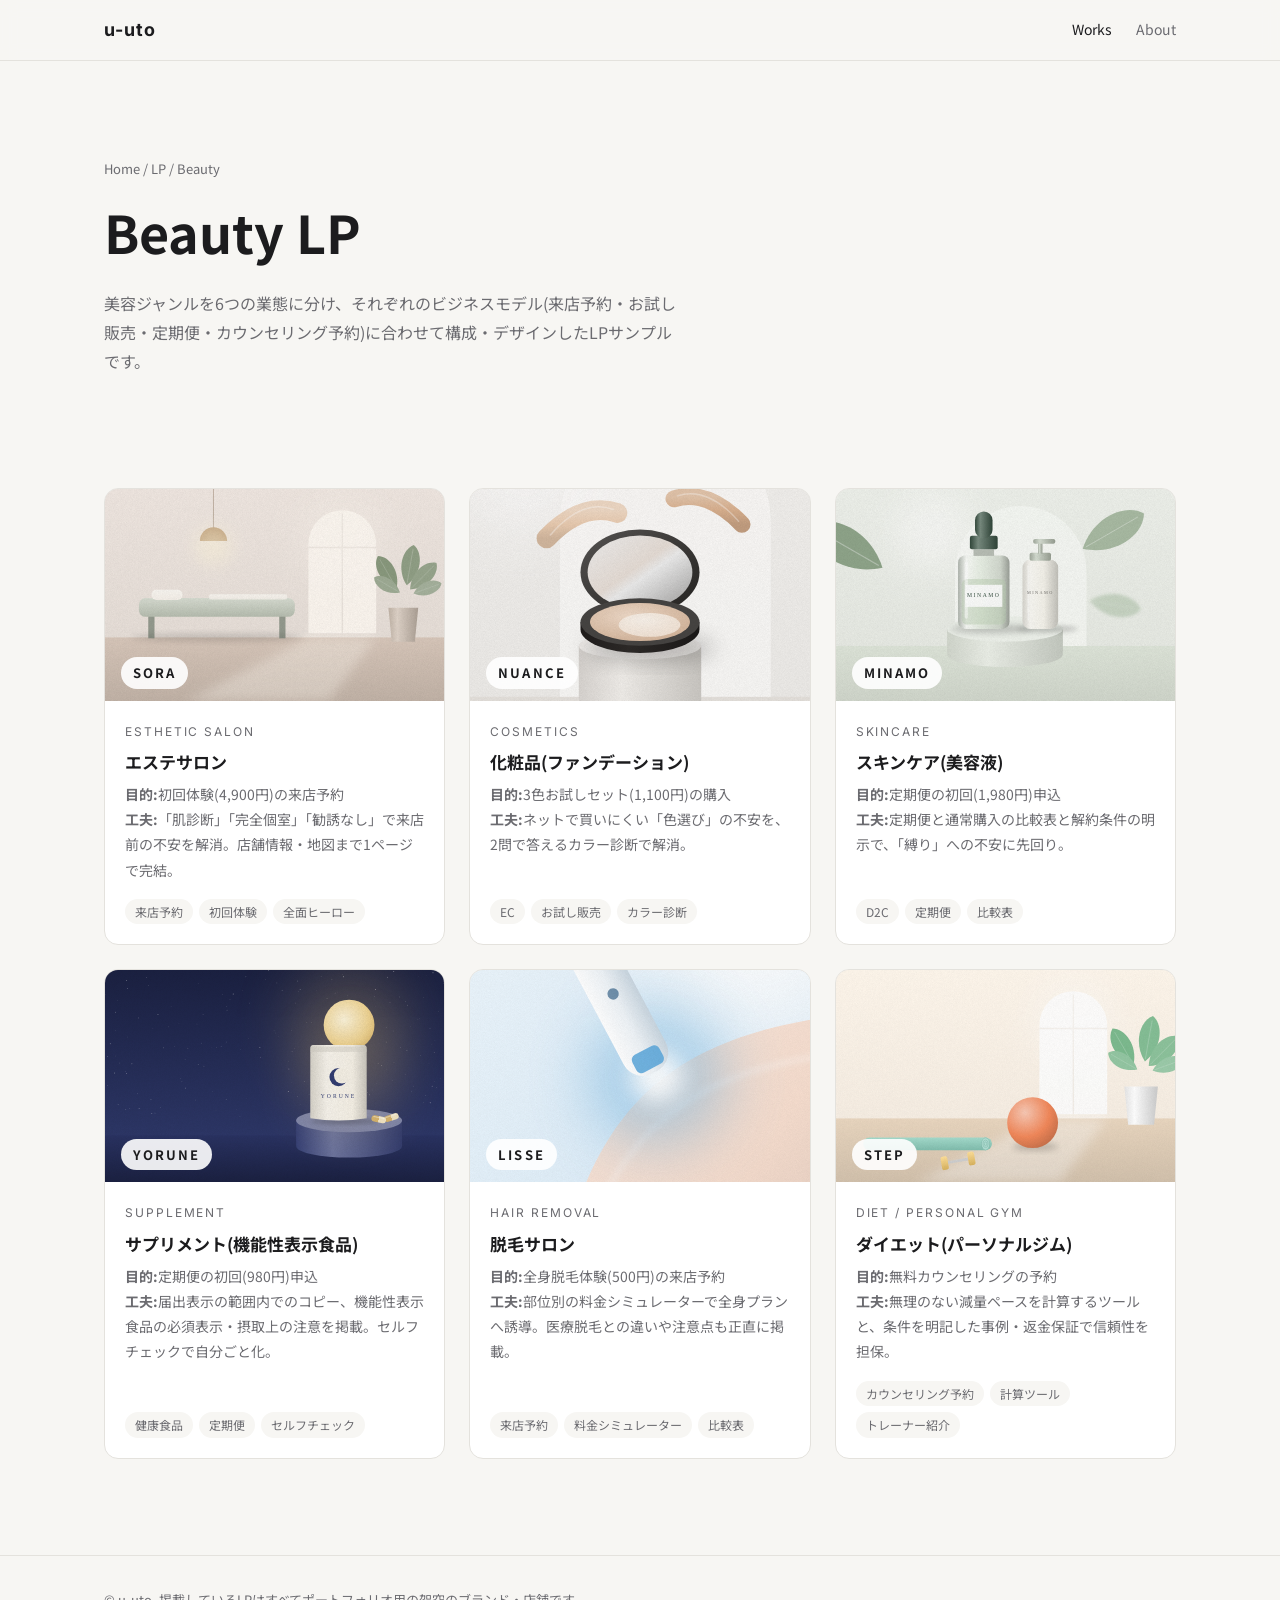
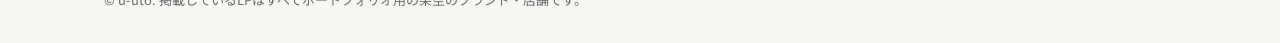
==== commit 019f8fc8: "Redesign beauty LPs with shared components and swappable images - Add shared LP base (lp/assets/css/" ====
--- a/lp/beauty/index.html
+++ b/lp/beauty/index.html
@@ -36,51 +36,57 @@
     <div class="wrap">
       <ul class="works">
         <li class="work">
-          <a class="cover" href="salon/" tabindex="-1" aria-hidden="true"><div class="thumb t-salon"><span class="brand">SORA</span><span class="copy">いまの肌を知ることから</span></div></a>
+          <div class="thumb"><img src="salon/images/hero.svg" alt="" width="1600" height="1000" loading="lazy"><span class="brand">SORA</span></div>
           <div class="body">
+            <span class="genre">Esthetic Salon</span>
             <h3><a href="salon/">エステサロン</a></h3>
-            <p><b>目的:</b>初回体験(4,900円)の来店予約<br><b>工夫:</b>「肌診断」「勧誘なし」「完全個室」で来店前の不安を解消。料金表で初回価格を強調。</p>
-            <ul class="tags"><li>来店予約</li><li>初回体験</li></ul>
+            <p><b>目的:</b>初回体験(4,900円)の来店予約<br><b>工夫:</b>「肌診断」「完全個室」「勧誘なし」で来店前の不安を解消。店舗情報・地図まで1ページで完結。</p>
+            <ul class="tags"><li>来店予約</li><li>初回体験</li><li>全面ヒーロー</li></ul>
           </div>
         </li>
         <li class="work">
-          <a class="cover" href="cosmetics/" tabindex="-1" aria-hidden="true"><div class="thumb t-cosmetics"><span class="brand">NUANCE</span><span class="copy">素肌っぽいのに、夕方まできれい。</span></div></a>
+          <div class="thumb"><img src="cosmetics/images/hero.svg" alt="" width="1600" height="1000" loading="lazy"><span class="brand">NUANCE</span></div>
           <div class="body">
+            <span class="genre">Cosmetics</span>
             <h3><a href="cosmetics/">化粧品(ファンデーション)</a></h3>
-            <p><b>目的:</b>3色お試しセット(1,100円)の購入<br><b>工夫:</b>ネットで買いにくい「色選び」の不安を、2問で答える色診断UIで解消。</p>
-            <ul class="tags"><li>EC</li><li>色診断UI</li></ul>
+            <p><b>目的:</b>3色お試しセット(1,100円)の購入<br><b>工夫:</b>ネットで買いにくい「色選び」の不安を、2問で答えるカラー診断で解消。</p>
+            <ul class="tags"><li>EC</li><li>お試し販売</li><li>カラー診断</li></ul>
           </div>
         </li>
         <li class="work">
-          <a class="cover" href="skincare/" tabindex="-1" aria-hidden="true"><div class="thumb t-skincare"><span class="brand">MINAMO</span><span class="copy">うるおいで、揺れない肌へ。</span></div></a>
+          <div class="thumb"><img src="skincare/images/hero.svg" alt="" width="1600" height="1000" loading="lazy"><span class="brand">MINAMO</span></div>
           <div class="body">
+            <span class="genre">Skincare</span>
             <h3><a href="skincare/">スキンケア(美容液)</a></h3>
-            <p><b>目的:</b>定期便の初回(1,980円)申込<br><b>工夫:</b>定期便と通常購入の比較表、解約条件の明示で「縛り」への不安を払拭。朝/夜の使い方をタブで整理。</p>
-            <ul class="tags"><li>定期便</li><li>タブUI</li></ul>
+            <p><b>目的:</b>定期便の初回(1,980円)申込<br><b>工夫:</b>定期便と通常購入の比較表と解約条件の明示で、「縛り」への不安に先回り。</p>
+            <ul class="tags"><li>D2C</li><li>定期便</li><li>比較表</li></ul>
           </div>
         </li>
         <li class="work">
-          <a class="cover" href="supplement/" tabindex="-1" aria-hidden="true"><div class="thumb t-supplement"><span class="brand">YORUNE</span><span class="copy">「ぐっすり」を感じたい方へ</span></div></a>
+          <div class="thumb"><img src="supplement/images/hero.svg" alt="" width="1600" height="1000" loading="lazy"><span class="brand">YORUNE</span></div>
           <div class="body">
+            <span class="genre">Supplement</span>
             <h3><a href="supplement/">サプリメント(機能性表示食品)</a></h3>
-            <p><b>目的:</b>定期便の初回(980円)申込<br><b>工夫:</b>届出表示の範囲内でのコピー、必須表示・摂取上の注意を掲載。セルフチェックで自分ごと化。</p>
-            <ul class="tags"><li>健康食品</li><li>セルフチェック</li></ul>
+            <p><b>目的:</b>定期便の初回(980円)申込<br><b>工夫:</b>届出表示の範囲内でのコピー、機能性表示食品の必須表示・摂取上の注意を掲載。セルフチェックで自分ごと化。</p>
+            <ul class="tags"><li>健康食品</li><li>定期便</li><li>セルフチェック</li></ul>
           </div>
         </li>
         <li class="work">
-          <a class="cover" href="hair-removal/" tabindex="-1" aria-hidden="true"><div class="thumb t-hair"><span class="brand">LISSE</span><span class="copy">自己処理から、卒業しよう。</span></div></a>
+          <div class="thumb"><img src="hair-removal/images/hero.svg" alt="" width="1600" height="1000" loading="lazy"><span class="brand">LISSE</span></div>
           <div class="body">
+            <span class="genre">Hair Removal</span>
             <h3><a href="hair-removal/">脱毛サロン</a></h3>
-            <p><b>目的:</b>全身脱毛体験(500円)の来店予約<br><b>工夫:</b>部位別の料金シミュレーターで全身プランへ誘導。クーリング・オフ等の契約情報も明記。</p>
-            <ul class="tags"><li>来店予約</li><li>料金シミュレーター</li></ul>
+            <p><b>目的:</b>全身脱毛体験(500円)の来店予約<br><b>工夫:</b>部位別の料金シミュレーターで全身プランへ誘導。医療脱毛との違いや注意点も正直に掲載。</p>
+            <ul class="tags"><li>来店予約</li><li>料金シミュレーター</li><li>比較表</li></ul>
           </div>
         </li>
         <li class="work">
-          <a class="cover" href="diet/" tabindex="-1" aria-hidden="true"><div class="thumb t-diet"><span class="bars" aria-hidden="true"><i style="height:35%"></i><i style="height:55%"></i><i style="height:75%"></i><i style="height:95%"></i></span><span class="brand">STEP.</span><span class="copy">我慢より、続け方を。</span></div></a>
+          <div class="thumb"><img src="diet/images/hero.svg" alt="" width="1600" height="1000" loading="lazy"><span class="brand">STEP</span></div>
           <div class="body">
+            <span class="genre">Diet / Personal Gym</span>
             <h3><a href="diet/">ダイエット(パーソナルジム)</a></h3>
             <p><b>目的:</b>無料カウンセリングの予約<br><b>工夫:</b>無理のない減量ペースを計算するツールと、条件を明記した事例・返金保証で信頼性を担保。</p>
-            <ul class="tags"><li>カウンセリング予約</li><li>計算ツール</li></ul>
+            <ul class="tags"><li>カウンセリング予約</li><li>計算ツール</li><li>トレーナー紹介</li></ul>
           </div>
         </li>
       </ul>
--- a/assets/css/style.css
+++ b/assets/css/style.css
@@ -37,39 +37,19 @@
 .works{display:grid;grid-template-columns:repeat(auto-fill,minmax(300px,1fr));gap:24px;list-style:none;padding:0}
 .work{background:var(--card);border:1px solid var(--line);border-radius:14px;overflow:hidden;display:flex;flex-direction:column;transition:transform .2s,box-shadow .2s}
 .work:hover{transform:translateY(-4px);box-shadow:0 14px 32px rgba(0,0,0,.08)}
-.work a.cover{display:block;text-decoration:none}
-.thumb{aspect-ratio:16/10;display:flex;flex-direction:column;justify-content:flex-end;padding:20px;position:relative;overflow:hidden}
-.thumb .brand{font-size:22px;font-weight:700;letter-spacing:.12em;position:relative}
-.thumb .copy{font-size:13px;opacity:.85;position:relative}
-.thumb::before,.thumb::after{content:"";position:absolute;border-radius:50%}
+.thumb{position:relative;aspect-ratio:16/10;overflow:hidden;background:var(--line)}
+.thumb img{position:absolute;inset:0;width:100%;height:100%;object-fit:cover;transition:transform .6s cubic-bezier(.2,.7,.2,1)}
+.work:hover .thumb img{transform:scale(1.04)}
+.thumb .brand{position:absolute;left:16px;bottom:12px;z-index:1;font-size:13px;font-weight:700;letter-spacing:.16em;background:rgba(255,255,255,.9);padding:4px 12px;border-radius:999px;color:var(--ink)}
 .work .body{padding:20px;display:flex;flex-direction:column;gap:8px;flex:1}
+.work .genre{font-family:var(--en);font-size:12px;letter-spacing:.16em;color:var(--muted);text-transform:uppercase}
 .work h3{font-size:17px}
 .work h3 a{text-decoration:none}
-.work h3 a:hover{text-decoration:underline}
+.work h3 a::after{content:"";position:absolute;inset:0}
+.work{position:relative}
 .work p{font-size:14px;color:var(--muted)}
 .tags{display:flex;flex-wrap:wrap;gap:6px;list-style:none;padding:0;margin-top:auto;padding-top:8px}
 .tags li{font-size:12px;background:var(--bg);border-radius:999px;padding:2px 10px;color:var(--muted)}
-
-/* per-work thumbnail palettes, mirroring each LP */
-.t-salon{background:linear-gradient(180deg,#f0dfe0,#fbf8f6);color:#33243a}
-.t-salon::before{width:120px;height:120px;right:-20px;top:-20px;background:#cfd8c9}
-.t-salon::after{width:60px;height:60px;right:70px;top:50px;background:#5b3d63;opacity:.85}
-.t-cosmetics{background:#efe3d6;color:#2e2420}
-.t-cosmetics::before{width:140px;height:140px;right:-10px;top:-30px;background:radial-gradient(circle at 35% 30%,#fff,#cdb39f)}
-.t-cosmetics::after{width:36px;height:36px;right:24px;top:110px;background:#c47a5a;border:3px solid #fff}
-.t-skincare{background:linear-gradient(170deg,#e6f1f3,#fbfdfd);color:#1f3140}
-.t-skincare::before{width:150px;height:150px;right:-30px;top:-40px;border:1px solid #8fc1cf}
-.t-skincare::after{width:90px;height:90px;right:0;top:-10px;border:1px solid #2f5a73}
-.t-supplement{background:radial-gradient(ellipse at 80% 0%,#3a4682,#1d2547 60%);color:#fff}
-.t-supplement::before{width:90px;height:90px;right:30px;top:24px;background:radial-gradient(circle at 35% 35%,#fff6d8,#f4d27a);box-shadow:0 0 40px rgba(244,210,122,.4)}
-.t-hair{background:#effaf7;color:#1e3532}
-.t-hair::before{width:180px;height:180px;right:-50px;top:-60px;background:#bfe7df}
-.t-hair::after{width:40px;height:40px;right:40px;top:90px;background:#ffb59e}
-.t-diet{background:#141414;color:#fff}
-.t-diet::before{width:0;height:0}
-.t-diet .bars{position:absolute;right:20px;bottom:0;display:flex;gap:6px;align-items:flex-end;height:70%}
-.t-diet .bars i{width:18px;background:#232323}
-.t-diet .bars i:last-child{background:#ff5a3c}
 
 .category{background:var(--card);border:1px solid var(--line);border-radius:14px;padding:28px;display:grid;grid-template-columns:1fr auto;gap:16px;align-items:center;text-decoration:none;transition:box-shadow .2s}
 .category:hover{box-shadow:0 10px 24px rgba(0,0,0,.06)}
